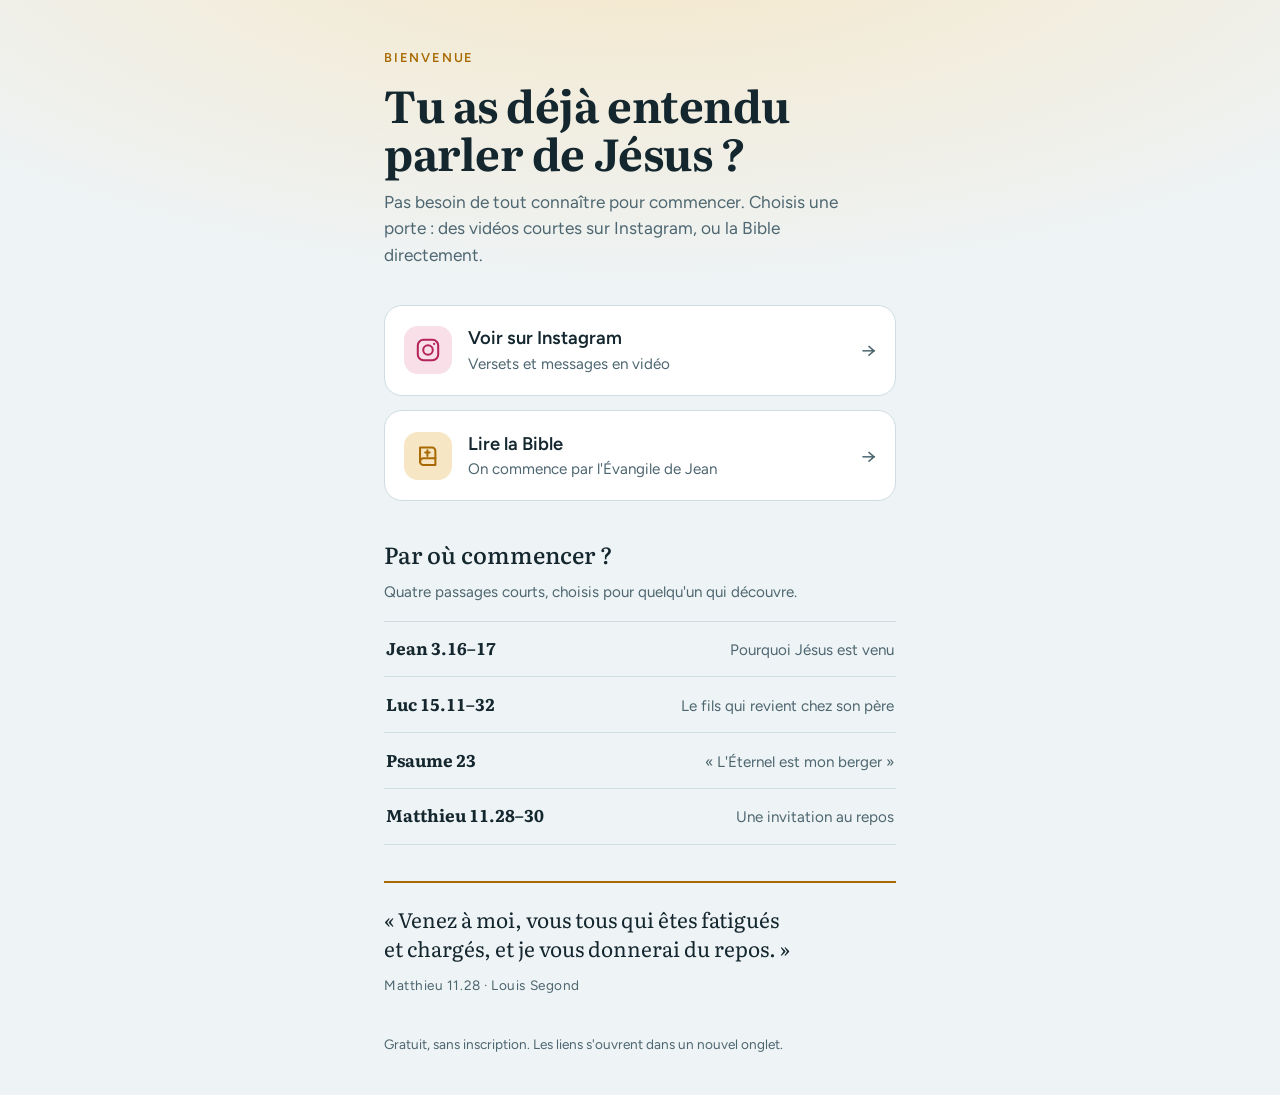
==== decouvrir-jesus/index.html @ 3f3ad7f2 "Ajoute l'app web « Découvrir Jésus » (liens Instagram et Bible) Co-Authored-By: Claude Opus 5.5 <nor" ====
<!doctype html>
<html lang="fr">
<head>
<meta charset="utf-8">
<meta name="viewport" content="width=device-width, initial-scale=1, viewport-fit=cover">
<title>Découvrir Jésus</title>
<meta name="description" content="Découvrir Jésus : des vidéos sur Instagram ou la Bible, en un clic.">
<meta name="theme-color" content="#0e1a1f">
<link rel="manifest" href="manifest.json">
<link rel="icon" href="icon.svg" type="image/svg+xml">
<link rel="apple-touch-icon" href="icon.svg">
<meta name="apple-mobile-web-app-capable" content="yes">
<meta name="apple-mobile-web-app-title" content="Découvrir Jésus">
<style>:root{padding-top:env(safe-area-inset-top,0px);padding-bottom:env(safe-area-inset-bottom,0px)} body{margin:0} img{max-width:100%}</style>
<link rel="preconnect" href="https://fonts.googleapis.com">
<link rel="preconnect" href="https://fonts.gstatic.com" crossorigin>
<link rel="stylesheet" href="https://fonts.googleapis.com/css2?family=Literata:opsz,wght@7..72,500;7..72,700&family=Figtree:wght@400;500;600&display=swap">
<style>
  /* Layout: une colonne étroite, deux grandes « portes » à toucher du pouce, puis des lectures courtes. */
  :root {
    --bg: #eef3f5;          /* ciel du matin */
    --surface: #ffffff;
    --ink: #14262e;
    --muted: #4d6670;
    --line: #cfdde2;
    --gold: #a86a00;        /* lumière de l'aube */
    --gold-soft: #f6e6c4;
    --insta: #b4235a;
    --insta-soft: #f8dfe8;
    --font-display: "Literata", Georgia, "Times New Roman", serif;
    --font-body: "Figtree", system-ui, -apple-system, "Segoe UI", sans-serif;
  }
  @media (prefers-color-scheme: dark) {
    :root:not([data-theme="light"]) {
      --bg: #0e1a1f; --surface: #15262d; --ink: #e9f1f3; --muted: #9db3bb; --line: #27404a;
      --gold: #f0b54a; --gold-soft: #3a2f17; --insta: #ff7aa8; --insta-soft: #3d1f2b;
      color-scheme: dark;
    }
  }
  :root[data-theme="dark"] {
    --bg: #0e1a1f; --surface: #15262d; --ink: #e9f1f3; --muted: #9db3bb; --line: #27404a;
    --gold: #f0b54a; --gold-soft: #3a2f17; --insta: #ff7aa8; --insta-soft: #3d1f2b;
    color-scheme: dark;
  }
  * { box-sizing: border-box; }
  body {
    background: var(--bg); color: var(--ink);
    font-family: var(--font-body); font-size: 17px; line-height: 1.55;
    background-image: radial-gradient(120% 60% at 50% -10%, var(--gold-soft), transparent 60%);
    background-repeat: no-repeat;
    min-height: 100%;
  }
  .wrap {
    max-width: 34rem; margin: 0 auto;
    padding-left: max(16px, env(safe-area-inset-left, 0px));
    padding-right: max(16px, env(safe-area-inset-right, 0px));
    padding-block: 3rem 2.5rem;
    display: flex; flex-direction: column; gap: 2.25rem;
  }
  .hero { display: flex; flex-direction: column; gap: .75rem; }
  .eyebrow {
    margin: 0; font-size: .8rem; font-weight: 600; letter-spacing: .14em; text-transform: uppercase; color: var(--gold);
  }
  h1 {
    margin: 0; font-family: var(--font-display); font-weight: 700;
    font-size: clamp(2rem, 7vw, 2.75rem); line-height: 1.1; letter-spacing: -.01em; text-wrap: balance;
  }
  .lead { margin: 0; color: var(--muted); font-size: 1.08rem; max-width: 30rem; }

  .doors { display: flex; flex-direction: column; gap: .9rem; }
  .door {
    display: flex; align-items: center; gap: 1rem;
    padding: 1.15rem 1.2rem; border-radius: 18px;
    background: var(--surface); color: var(--ink); text-decoration: none;
    border: 1.5px solid var(--line);
    transition: transform .15s ease, border-color .15s ease, box-shadow .15s ease;
  }
  .door svg {
    flex: none; width: 3rem; height: 3rem; padding: .65rem; border-radius: 14px;
    fill: none; stroke: currentColor; stroke-width: 1.8; stroke-linecap: round; stroke-linejoin: round;
  }
  .door svg .dot { fill: currentColor; stroke: none; }
  .door-insta svg { color: var(--insta); background: var(--insta-soft); }
  .door-bible svg { color: var(--gold); background: var(--gold-soft); }
  .door-text { display: flex; flex-direction: column; min-width: 0; flex: 1; }
  .door-title { font-weight: 600; font-size: 1.15rem; }
  .door-sub { color: var(--muted); font-size: .95rem; }
  .arrow { font-size: 1.3rem; color: var(--muted); transition: transform .15s ease; }
  .door:hover, .door:focus-visible { transform: translateY(-2px); box-shadow: 0 10px 24px -14px rgba(20, 38, 46, .45); }
  .door-insta:hover, .door-insta:focus-visible { border-color: var(--insta); }
  .door-bible:hover, .door-bible:focus-visible { border-color: var(--gold); }
  .door:hover .arrow, .door:focus-visible .arrow { transform: translateX(3px); }
  a:focus-visible { outline: 3px solid var(--gold); outline-offset: 3px; }

  .start { display: flex; flex-direction: column; gap: .5rem; }
  h2 { margin: 0; font-family: var(--font-display); font-weight: 500; font-size: 1.45rem; text-wrap: balance; }
  .hint { margin: 0; color: var(--muted); font-size: .95rem; }
  .readings { list-style: none; margin: .5rem 0 0; padding: 0; border-top: 1px solid var(--line); }
  .readings li { border-bottom: 1px solid var(--line); }
  .readings a {
    display: flex; flex-wrap: wrap; justify-content: space-between; align-items: baseline; gap: .25rem 1rem;
    padding: .85rem .1rem; color: var(--ink); text-decoration: none;
  }
  .readings a:hover .ref { color: var(--gold); }
  .ref { font-family: var(--font-display); font-weight: 700; font-variant-numeric: tabular-nums; transition: color .15s ease; }
  .what { color: var(--muted); font-size: .95rem; }

  .verse { margin: 0; padding: 1.4rem 0 0; border-top: 2px solid var(--gold); }
  .verse p { margin: 0 0 .5rem; font-family: var(--font-display); font-size: 1.3rem; line-height: 1.4; text-wrap: balance; }
  .verse cite { font-style: normal; font-size: .85rem; letter-spacing: .04em; color: var(--muted); }

  .foot { color: var(--muted); font-size: .85rem; }

  @media (prefers-reduced-motion: reduce) {
    .door, .arrow, .ref { transition: none; }
    .door:hover, .door:focus-visible { transform: none; }
  }
</style>
</head>
<body>
<main class="wrap">
  <header class="hero">
    <p class="eyebrow">Bienvenue</p>
    <h1>Tu as déjà entendu parler de Jésus&nbsp;?</h1>
    <p class="lead">Pas besoin de tout connaître pour commencer. Choisis une porte&nbsp;: des vidéos courtes sur Instagram, ou la Bible directement.</p>
  </header>

  <nav class="doors" aria-label="Choisir où aller">
    <a class="door door-insta" id="lien-instagram" href="https://www.instagram.com/" target="_blank" rel="noopener">
      <svg viewBox="0 0 24 24" aria-hidden="true"><rect x="3" y="3" width="18" height="18" rx="5"/><circle cx="12" cy="12" r="4.2"/><circle cx="17.4" cy="6.6" r="1" class="dot"/></svg>
      <span class="door-text">
        <span class="door-title">Voir sur Instagram</span>
        <span class="door-sub">Versets et messages en vidéo</span>
      </span>
      <span class="arrow" aria-hidden="true">→</span>
    </a>
    <a class="door door-bible" id="lien-bible" href="https://www.biblegateway.com/passage/?search=Jean+1&amp;version=LSG" target="_blank" rel="noopener">
      <svg viewBox="0 0 24 24" aria-hidden="true"><path d="M5 4.5h10.5a3 3 0 0 1 3 3V20H8a3 3 0 0 1-3-3z"/><path d="M5 17a3 3 0 0 1 3-3h10.5"/><path d="M11.5 7v5M9.5 9h4"/></svg>
      <span class="door-text">
        <span class="door-title">Lire la Bible</span>
        <span class="door-sub">On commence par l'Évangile de Jean</span>
      </span>
      <span class="arrow" aria-hidden="true">→</span>
    </a>
  </nav>

  <section class="start" aria-labelledby="titre-debut">
    <h2 id="titre-debut">Par où commencer&nbsp;?</h2>
    <p class="hint">Quatre passages courts, choisis pour quelqu'un qui découvre.</p>
    <ul class="readings">
      <li><a href="https://www.biblegateway.com/passage/?search=Jean+3%3A16-17&amp;version=LSG" target="_blank" rel="noopener"><span class="ref">Jean 3.16–17</span><span class="what">Pourquoi Jésus est venu</span></a></li>
      <li><a href="https://www.biblegateway.com/passage/?search=Luc+15%3A11-32&amp;version=LSG" target="_blank" rel="noopener"><span class="ref">Luc 15.11–32</span><span class="what">Le fils qui revient chez son père</span></a></li>
      <li><a href="https://www.biblegateway.com/passage/?search=Psaume+23&amp;version=LSG" target="_blank" rel="noopener"><span class="ref">Psaume 23</span><span class="what">« L'Éternel est mon berger »</span></a></li>
      <li><a href="https://www.biblegateway.com/passage/?search=Matthieu+11%3A28-30&amp;version=LSG" target="_blank" rel="noopener"><span class="ref">Matthieu 11.28–30</span><span class="what">Une invitation au repos</span></a></li>
    </ul>
  </section>

  <blockquote class="verse">
    <p>« Venez à moi, vous tous qui êtes fatigués et chargés, et je vous donnerai du repos. »</p>
    <cite>Matthieu 11.28 · Louis Segond</cite>
  </blockquote>

  <footer class="foot">Gratuit, sans inscription. Les liens s'ouvrent dans un nouvel onglet.</footer>
</main>

<script>
  // ===== À PERSONNALISER =====
  // Remplace par l'adresse de ton compte Instagram, par ex. "https://www.instagram.com/tonpseudo/"
  const LIEN_INSTAGRAM = "https://www.instagram.com/";
  // Lien du bouton « Lire la Bible »
  const LIEN_BIBLE = "https://www.biblegateway.com/passage/?search=Jean+1&version=LSG";
  // ===========================
  document.getElementById("lien-instagram").href = LIEN_INSTAGRAM;
  document.getElementById("lien-bible").href = LIEN_BIBLE;
</script>
<script>
  if ("serviceWorker" in navigator) {
    navigator.serviceWorker.register("sw.js").catch(() => {});
  }
</script>
</body>
</html>
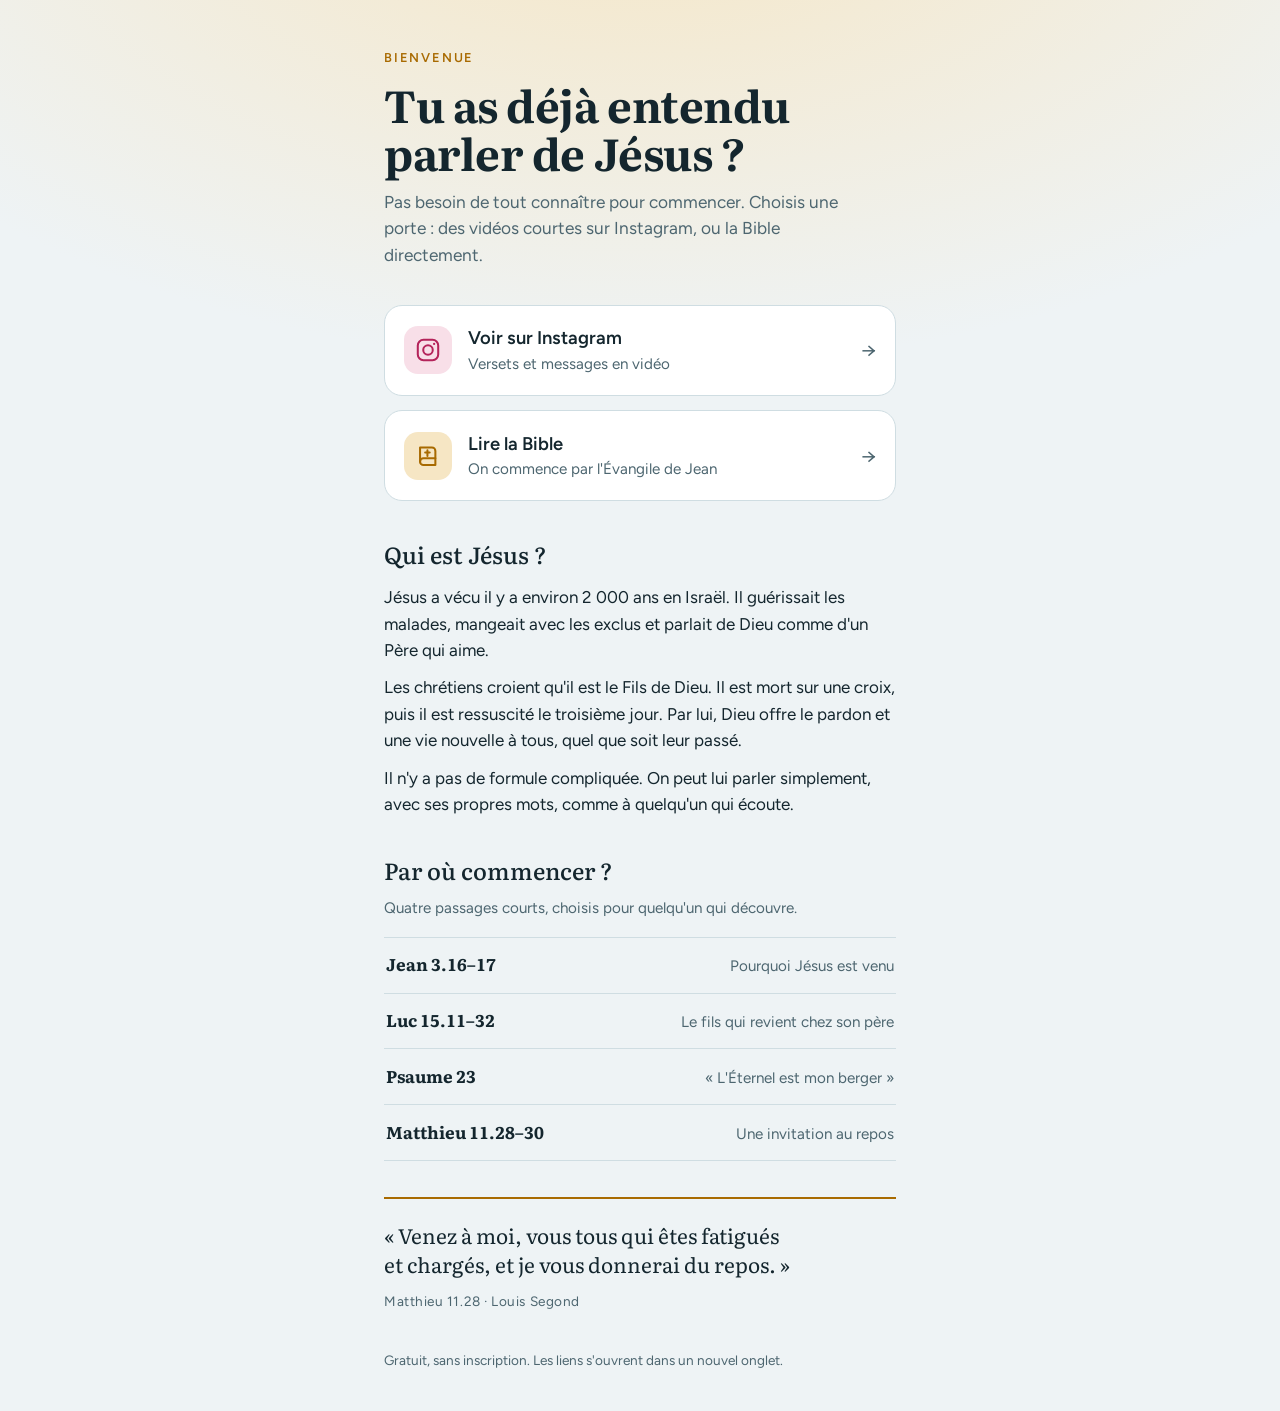
==== commit 88a58589: "Ajoute « Qui est Jésus ? », la partie église locale et l'affiche QR à imprimer Co-Authored-By: Claud" ====
--- a/decouvrir-jesus/index.html
+++ b/decouvrir-jesus/index.html
@@ -11,7 +11,7 @@
 <link rel="apple-touch-icon" href="icon.svg">
 <meta name="apple-mobile-web-app-capable" content="yes">
 <meta name="apple-mobile-web-app-title" content="Découvrir Jésus">
-<style>:root{padding-top:env(safe-area-inset-top,0px);padding-bottom:env(safe-area-inset-bottom,0px)} body{margin:0} img{max-width:100%}</style>
+<style>:root{padding-top:env(safe-area-inset-top,0px);padding-bottom:env(safe-area-inset-bottom,0px)} body{margin:0} img{max-width:100%} [hidden]{display:none!important}</style>
 <link rel="preconnect" href="https://fonts.googleapis.com">
 <link rel="preconnect" href="https://fonts.gstatic.com" crossorigin>
 <link rel="stylesheet" href="https://fonts.googleapis.com/css2?family=Literata:opsz,wght@7..72,500;7..72,700&family=Figtree:wght@400;500;600&display=swap">
@@ -105,6 +105,17 @@
   .ref { font-family: var(--font-display); font-weight: 700; font-variant-numeric: tabular-nums; transition: color .15s ease; }
   .what { color: var(--muted); font-size: .95rem; }
 
+  .who { display: flex; flex-direction: column; gap: .7rem; }
+  .who p { margin: 0; max-width: 65ch; }
+  .church {
+    display: flex; flex-direction: column; gap: .4rem;
+    padding: 1.2rem; border-radius: 18px; background: var(--surface); border: 1.5px solid var(--line);
+  }
+  .church p { margin: 0; }
+  .church-name { font-weight: 600; font-size: 1.1rem; }
+  .church-info { color: var(--muted); }
+  .church-link { color: var(--gold); font-weight: 600; text-decoration: none; align-self: flex-start; }
+  .church-link:hover { text-decoration: underline; }
   .verse { margin: 0; padding: 1.4rem 0 0; border-top: 2px solid var(--gold); }
   .verse p { margin: 0 0 .5rem; font-family: var(--font-display); font-size: 1.3rem; line-height: 1.4; text-wrap: balance; }
   .verse cite { font-style: normal; font-size: .85rem; letter-spacing: .04em; color: var(--muted); }
@@ -144,6 +155,13 @@
     </a>
   </nav>
 
+  <section class="who" aria-labelledby="titre-qui">
+    <h2 id="titre-qui">Qui est Jésus&nbsp;?</h2>
+    <p>Jésus a vécu il y a environ 2&nbsp;000 ans en Israël. Il guérissait les malades, mangeait avec les exclus et parlait de Dieu comme d'un Père qui aime.</p>
+    <p>Les chrétiens croient qu'il est le Fils de Dieu. Il est mort sur une croix, puis il est ressuscité le troisième jour. Par lui, Dieu offre le pardon et une vie nouvelle à tous, quel que soit leur passé.</p>
+    <p>Il n'y a pas de formule compliquée. On peut lui parler simplement, avec ses propres mots, comme à quelqu'un qui écoute.</p>
+  </section>
+
   <section class="start" aria-labelledby="titre-debut">
     <h2 id="titre-debut">Par où commencer&nbsp;?</h2>
     <p class="hint">Quatre passages courts, choisis pour quelqu'un qui découvre.</p>
@@ -155,6 +173,13 @@
     </ul>
   </section>
 
+  <section class="church" id="eglise" aria-labelledby="titre-eglise" hidden>
+    <h2 id="titre-eglise">Rencontrer des chrétiens près de chez toi</h2>
+    <p class="church-name" id="eglise-nom"></p>
+    <p class="church-info" id="eglise-infos"></p>
+    <a class="church-link" id="eglise-lien" href="#" target="_blank" rel="noopener" hidden>Voir l'église →</a>
+  </section>
+
   <blockquote class="verse">
     <p>« Venez à moi, vous tous qui êtes fatigués et chargés, et je vous donnerai du repos. »</p>
     <cite>Matthieu 11.28 · Louis Segond</cite>
@@ -169,9 +194,24 @@
   const LIEN_INSTAGRAM = "https://www.instagram.com/";
   // Lien du bouton « Lire la Bible »
   const LIEN_BIBLE = "https://www.biblegateway.com/passage/?search=Jean+1&version=LSG";
+  // Église locale (laisse "nom" vide pour cacher cette partie)
+  const EGLISE = {
+    nom: "",      // ex. "Église évangélique de ..."
+    infos: "",    // ex. "12 rue ..., 75000 Paris · Culte le dimanche à 10h30"
+    lien: ""      // ex. site web ou page Google Maps
+  };
   // ===========================
   document.getElementById("lien-instagram").href = LIEN_INSTAGRAM;
   document.getElementById("lien-bible").href = LIEN_BIBLE;
+  if (EGLISE.nom) {
+    document.getElementById("eglise-nom").textContent = EGLISE.nom;
+    document.getElementById("eglise-infos").textContent = EGLISE.infos;
+    if (EGLISE.lien) {
+      const a = document.getElementById("eglise-lien");
+      a.href = EGLISE.lien; a.hidden = false;
+    }
+    document.getElementById("eglise").hidden = false;
+  }
 </script>
 <script>
   if ("serviceWorker" in navigator) {
